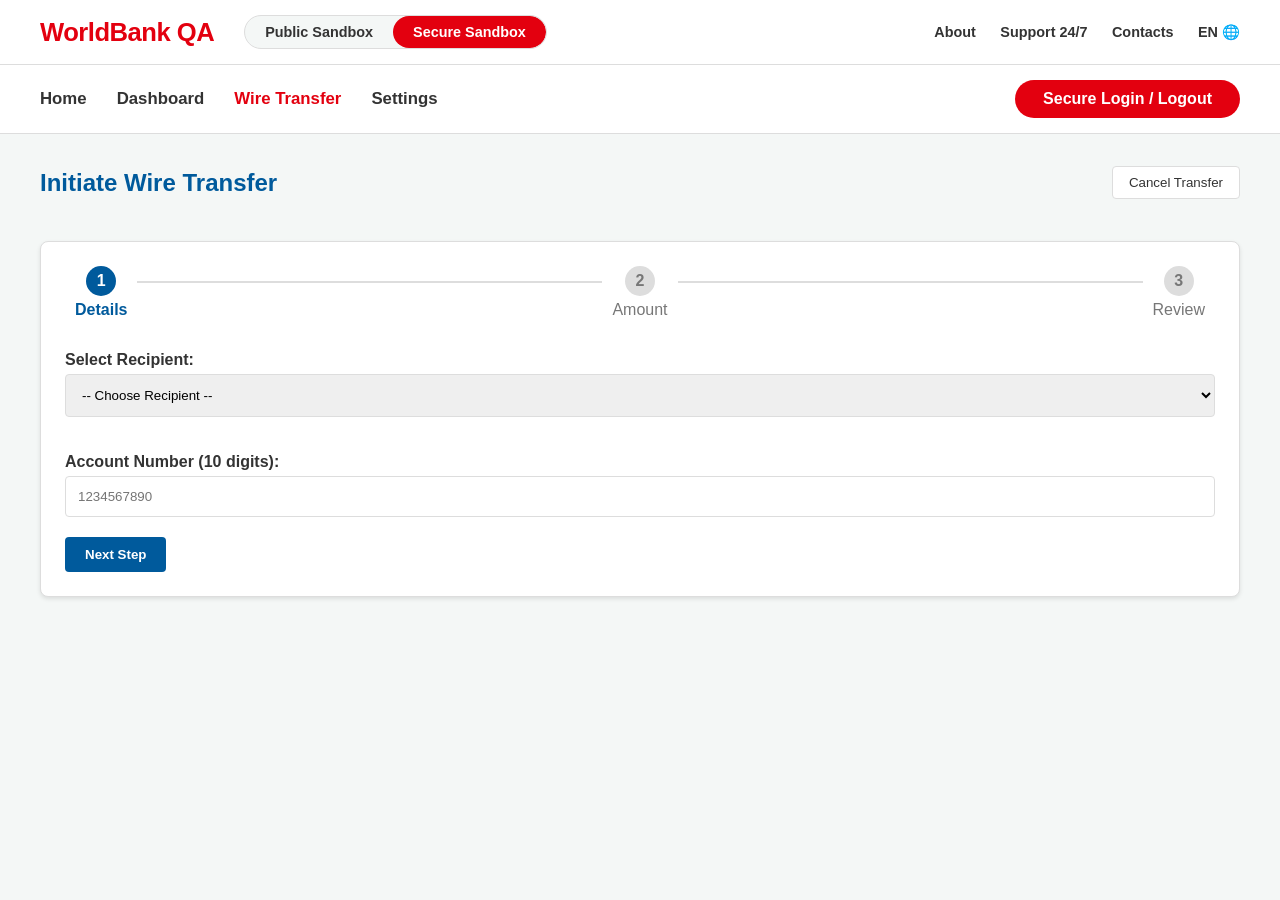
==== WorldBankMockApp/dev/transfer.html @ ee56c6eb "Add WorldBankMockApp and structure as Enterprise Monorepo" ====
<!DOCTYPE html>
<html lang="en" data-theme="light">
<head>
    <meta charset="UTF-8">
    <title>Wire Transfer - WorldBank Mock</title>
    <link rel="stylesheet" href="styles.css">
    <style> .error-text { color: var(--danger); font-size: 0.8rem; display: none; margin-top: -15px; margin-bottom: 10px; font-weight: 500; } </style>
</head>
<body>
    <!-- UNIVERSAL NAVIGATION HEADER -->
    <header class="universal-header">
        <div class="header-top">
            <div class="brand-section">
                <a href="index.html" class="logo-text">WorldBank QA</a>
                <div class="pill-toggle">
                    <a href="index.html" data-testid="toggle-public">Public Sandbox</a>
                    <a href="dashboard.html" class="active" data-testid="toggle-secure">Secure Sandbox</a>
                </div>
            </div>
            <div class="header-utilities">
                <a href="#">About</a>
                <a href="#">Support 24/7</a>
                <a href="#">Contacts</a>
                <a href="#">EN 🌐</a>
            </div>
        </div>
        <div class="header-bottom">
            <div class="main-nav-links">
                <a href="index.html" data-testid="nav-home">Home</a>
                <a href="dashboard.html" data-testid="nav-dashboard">Dashboard</a>
                <a href="transfer.html" data-testid="nav-transfer" style="color: var(--nav-active);">Wire Transfer</a>
                <a href="settings.html" data-testid="nav-settings">Settings</a>
            </div>
            <div>
                <a href="login.html" class="action-btn" data-testid="nav-login-btn">Secure Login / Logout</a>
            </div>
        </div>
    </header>

    <div class="container">
        <!-- PAGE-LEVEL CONTROL BAR -->
        <div style="display: flex; justify-content: space-between; align-items: center; margin-bottom: 10px;">
            <h2 data-testid="app-title" style="margin: 0; color: var(--primary);">Initiate Wire Transfer</h2>
            <button data-testid="btn-back-dashboard" onclick="window.location.href='dashboard.html'" style="padding: 8px 16px; cursor: pointer; border-radius: 4px; border: 1px solid var(--border); background: var(--surface-color); color: var(--text-main);">Cancel Transfer</button>
        </div>

        <div class="card">
            <div class="stepper">
                <div class="step active" id="step1-indicator" data-testid="step-1-ind"><div class="circle">1</div><span>Details</span></div>
                <div class="step" id="step2-indicator" data-testid="step-2-ind"><div class="circle">2</div><span>Amount</span></div>
                <div class="step" id="step3-indicator" data-testid="step-3-ind"><div class="circle">3</div><span>Review</span></div>
            </div>

            <!-- STEP 1 -->
            <div id="step1-form" data-testid="step-1-form">
                <p style="font-weight: 600; margin-bottom: 5px;">Select Recipient:</p>
                <select id="recipient-select" data-testid="recipient-select" style="width: 100%; padding: 12px; margin-bottom: 20px; border: 1px solid var(--border); border-radius: 4px;">
                    <option value="">-- Choose Recipient --</option>
                    <option value="acme">Acme Corp (US)</option>
                    <option value="global">Global Supplies Ltd (UK)</option>
                </select>
                <p class="error-text" id="recipient-error" data-testid="recipient-error">Please select a recipient.</p>

                <p style="font-weight: 600; margin-bottom: 5px;">Account Number (10 digits):</p>
                <input type="text" id="acc-number" data-testid="acc-number" maxlength="10" placeholder="1234567890" style="width: 100%; padding: 12px; margin-bottom: 20px; border: 1px solid var(--border); border-radius: 4px; box-sizing: border-box;">
                <p class="error-text" id="acc-error" data-testid="acc-error">Account must be exactly 10 digits.</p>

                <button data-testid="btn-next-1" onclick="validateStep1()" style="background: var(--primary); color: white; padding: 10px 20px; border: none; border-radius: 4px; cursor: pointer; font-weight: bold;">Next Step</button>
            </div>

            <!-- STEP 2 -->
            <div id="step2-form" data-testid="step-2-form" style="display: none;">
                <p style="font-weight: 600; margin-bottom: 5px;">Transfer Date:</p>
                <input type="date" id="transfer-date" data-testid="transfer-date" style="width: 100%; padding: 12px; margin-bottom: 20px; border: 1px solid var(--border); border-radius: 4px; box-sizing: border-box;">
                <p class="error-text" id="date-error" data-testid="date-error">Date cannot be in the past.</p>

                <p style="font-weight: 600; margin-bottom: 5px;">Enter amount (USD):</p>
                <input type="number" id="transfer-amount" data-testid="transfer-amount" placeholder="$ 0.00" style="width: 100%; padding: 12px; margin-bottom: 20px; border: 1px solid var(--border); border-radius: 4px; box-sizing: border-box;">
                <p class="error-text" id="amount-error" data-testid="amount-error">Amount must be greater than $0.</p>

                <button data-testid="btn-back-2" onclick="goToStep(1)" style="background: var(--surface-color); color: var(--text-main); border: 1px solid var(--border); padding: 10px 20px; border-radius: 4px; cursor: pointer; margin-right: 10px; font-weight: bold;">Back</button>
                <button data-testid="btn-next-2" onclick="validateStep2()" style="background: var(--primary); color: white; padding: 10px 20px; border: none; border-radius: 4px; cursor: pointer; font-weight: bold;">Review Transfer</button>
            </div>

            <!-- STEP 3 -->
            <div id="step3-form" data-testid="step-3-form" style="display: none;">
                <div style="background: var(--bg-color); padding: 20px; border: 1px dashed var(--border); border-radius: 8px; margin-bottom: 20px;">
                    <p style="margin-top: 0;"><strong>To:</strong> <span id="review-recipient" data-testid="review-recipient"></span></p>
                    <p><strong>Account:</strong> <span id="review-acc" data-testid="review-acc"></span></p>
                    <p style="margin-bottom: 0;"><strong>Amount:</strong> $<span id="review-amount" data-testid="review-amount"></span></p>
                </div>
                <button data-testid="btn-back-3" onclick="goToStep(2)" style="background: var(--surface-color); color: var(--text-main); border: 1px solid var(--border); padding: 10px 20px; border-radius: 4px; cursor: pointer; margin-right: 10px; font-weight: bold;">Back</button>
                <button id="btn-submit-transfer" data-testid="btn-submit-transfer" style="background: var(--success); color: white; border: none; padding: 10px 20px; border-radius: 4px; cursor: pointer; font-weight: bold;" onclick="submitTransfer()">Confirm & Send</button>
            </div>
            
            <div id="success-msg" data-testid="success-msg" style="display: none; color: var(--success); font-weight: bold; margin-top: 20px; padding: 15px; background: rgba(40, 167, 69, 0.1); border-radius: 4px; border-left: 4px solid var(--success);">
                ✅ Transfer Submitted Successfully!
            </div>
        </div>
    </div>

    <script>
        function goToStep(step) {
            document.querySelectorAll('.step').forEach(el => el.classList.remove('active'));
            document.getElementById('step1-form').style.display = 'none';
            document.getElementById('step2-form').style.display = 'none';
            document.getElementById('step3-form').style.display = 'none';
            document.getElementById(`step${step}-indicator`).classList.add('active');
            document.getElementById(`step${step}-form`).style.display = 'block';
        }

        function validateStep1() {
            let valid = true;
            if(!document.getElementById('recipient-select').value) { document.getElementById('recipient-error').style.display = 'block'; valid = false; } else { document.getElementById('recipient-error').style.display = 'none'; }
            if(document.getElementById('acc-number').value.length !== 10) { document.getElementById('acc-error').style.display = 'block'; valid = false; } else { document.getElementById('acc-error').style.display = 'none'; }
            if(valid) goToStep(2);
        }

        function validateStep2() {
            let valid = true;
            const amt = parseFloat(document.getElementById('transfer-amount').value);
            const date = document.getElementById('transfer-date').value;
            const today = new Date().toISOString().split('T')[0];
            
            if(!amt || amt <= 0) { document.getElementById('amount-error').style.display = 'block'; valid = false; } else { document.getElementById('amount-error').style.display = 'none'; }
            if(!date || date < today) { document.getElementById('date-error').style.display = 'block'; valid = false; } else { document.getElementById('date-error').style.display = 'none'; }
            
            if(valid) {
                document.getElementById('review-recipient').innerText = document.getElementById('recipient-select').options[document.getElementById('recipient-select').selectedIndex].text;
                document.getElementById('review-acc').innerText = document.getElementById('acc-number').value;
                document.getElementById('review-amount').innerText = amt.toFixed(2);
                goToStep(3);
            }
        }

        function submitTransfer() {
            document.getElementById('btn-submit-transfer').disabled = true;
            document.getElementById('success-msg').style.display = 'block';
        }
    </script>
</body>
</html>
---- WorldBankMockApp/dev/styles.css ----
/* =========================================
   1. VARIABLES & THEMING
   ========================================= */
:root {
  --bg-color: #f4f7f6;
  --surface-color: #ffffff;
  --text-main: #333333;
  --text-muted: #777777;
  --primary: #005A9C;
  --border: #dddddd;
  --success: #28a745;
  --warning: #ffc107;
  --danger: #dc3545;
  --nav-active: #e3000f; /* Bold Red */
  --nav-hover: #b3000c;
}

/* Dark Mode Overrides */
[data-theme="dark"] {
  --bg-color: #121212;
  --surface-color: #1e1e1e;
  --text-main: #e0e0e0;
  --text-muted: #aaaaaa;
  --primary: #4da3ff;
  --border: #333333;
  --nav-active: #ff4d58; /* Lighter red for dark mode contrast */
  --nav-hover: #ff7a83;
}

/* =========================================
   2. BASE STYLES
   ========================================= */
body {
  font-family: 'Segoe UI', Tahoma, Geneva, Verdana, sans-serif;
  background: var(--bg-color);
  color: var(--text-main);
  margin: 0; /* Ensures the header touches the edges */
  transition: background 0.3s, color 0.3s;
}

/* =========================================
   3. UNIVERSAL NAVIGATION
   ========================================= */
.universal-header {
  background-color: var(--surface-color);
  border-bottom: 1px solid var(--border);
  width: 100%;
  position: sticky;
  top: 0;
  z-index: 100;
  transition: background-color 0.3s;
}

/* Top Tier */
.header-top {
  display: flex;
  justify-content: space-between;
  align-items: center;
  padding: 15px 40px;
  border-bottom: 1px solid var(--border);
}

.brand-section {
  display: flex;
  align-items: center;
  gap: 30px;
}

.logo-text {
  font-size: 1.6rem;
  font-weight: 800;
  color: var(--nav-active);
  text-decoration: none;
  letter-spacing: -0.5px;
}

/* Environment Toggle Pills */
.pill-toggle {
  display: flex;
  background: var(--bg-color);
  border-radius: 30px;
  overflow: hidden;
  border: 1px solid var(--border);
}

.pill-toggle a {
  padding: 8px 20px;
  text-decoration: none;
  color: var(--text-main);
  font-weight: 600;
  font-size: 0.9rem;
  transition: all 0.3s ease;
}

.pill-toggle a.active {
  background: var(--nav-active);
  color: white;
  border-radius: 30px;
}

/* Utilities (Top Right) */
.header-utilities a {
  color: var(--text-main);
  text-decoration: none;
  margin-left: 20px;
  font-size: 0.9rem;
  font-weight: 600;
  transition: color 0.2s;
}

.header-utilities a:hover {
  color: var(--nav-active);
}

/* Bottom Tier (Main Links) */
.header-bottom {
  display: flex;
  justify-content: space-between;
  align-items: center;
  padding: 15px 40px;
}

.main-nav-links {
  display: flex;
  gap: 30px;
}

.main-nav-links a {
  color: var(--text-main);
  text-decoration: none;
  font-weight: 600;
  font-size: 1.05rem;
  transition: color 0.2s;
}

.main-nav-links a:hover {
  color: var(--nav-active);
}

/* Login/Logout Button */
.action-btn {
  background: var(--nav-active);
  color: white;
  padding: 10px 28px;
  border-radius: 30px;
  text-decoration: none;
  font-weight: bold;
  font-size: 1rem;
  transition: background 0.3s, transform 0.1s;
  display: inline-block;
}

.action-btn:hover {
  background: var(--nav-hover);
  transform: scale(1.02);
}

/* =========================================
   4. LAYOUT & CONTAINERS
   ========================================= */
.container {
  max-width: 1200px;
  margin: 2rem auto;
  padding: 0 1rem;
  display: grid;
  gap: 2rem;
}

.card {
  background: var(--surface-color);
  padding: 1.5rem;
  border-radius: 8px;
  box-shadow: 0 2px 4px rgba(0,0,0,0.1);
  border: 1px solid var(--border);
  transition: background-color 0.3s, border-color 0.3s;
}

/* =========================================
   5. UI COMPONENTS
   ========================================= */
/* Badges */
.badge { 
  padding: 4px 8px; 
  border-radius: 12px; 
  font-size: 0.8rem; 
  font-weight: bold; 
  color: white; 
}
.bg-success { background: var(--success); }
.bg-warning { background: var(--warning); color: #333; }
.bg-danger { background: var(--danger); }

/* Ledger Table */
table { width: 100%; border-collapse: collapse; }
th, td { padding: 1rem; text-align: left; border-bottom: 1px solid var(--border); }
th { cursor: pointer; }
th:hover { background: rgba(0,0,0,0.05); }
[data-theme="dark"] th:hover { background: rgba(255,255,255,0.05); }

/* Overlays & Modals */
.overlay {
  display: none; position: fixed; top: 0; left: 0; right: 0; bottom: 0;
  background: rgba(0,0,0,0.5); z-index: 999; backdrop-filter: blur(2px);
}
.overlay.active { display: block; }

.modal {
  position: fixed; top: 50%; left: 50%; transform: translate(-50%, -50%);
  background: var(--surface-color); padding: 2rem; border-radius: 8px;
  z-index: 1000; display: none; min-width: 300px;
}
.modal.active { display: block; }

/* Stepper UI */
.stepper {
  display: flex; justify-content: space-between; margin-bottom: 2rem; position: relative;
}
.stepper::before {
  content: ''; position: absolute; top: 15px; left: 0; right: 0; height: 2px; background: var(--border); z-index: 1;
}
.step {
  position: relative; z-index: 2; background: var(--surface-color); padding: 0 10px;
  display: flex; flex-direction: column; align-items: center; color: var(--text-muted);
}
.step .circle {
  width: 30px; height: 30px; border-radius: 50%; background: var(--border);
  display: flex; justify-content: center; align-items: center; font-weight: bold; margin-bottom: 5px;
}
.step.active { color: var(--primary); font-weight: bold; }
.step.active .circle { background: var(--primary); color: white; }
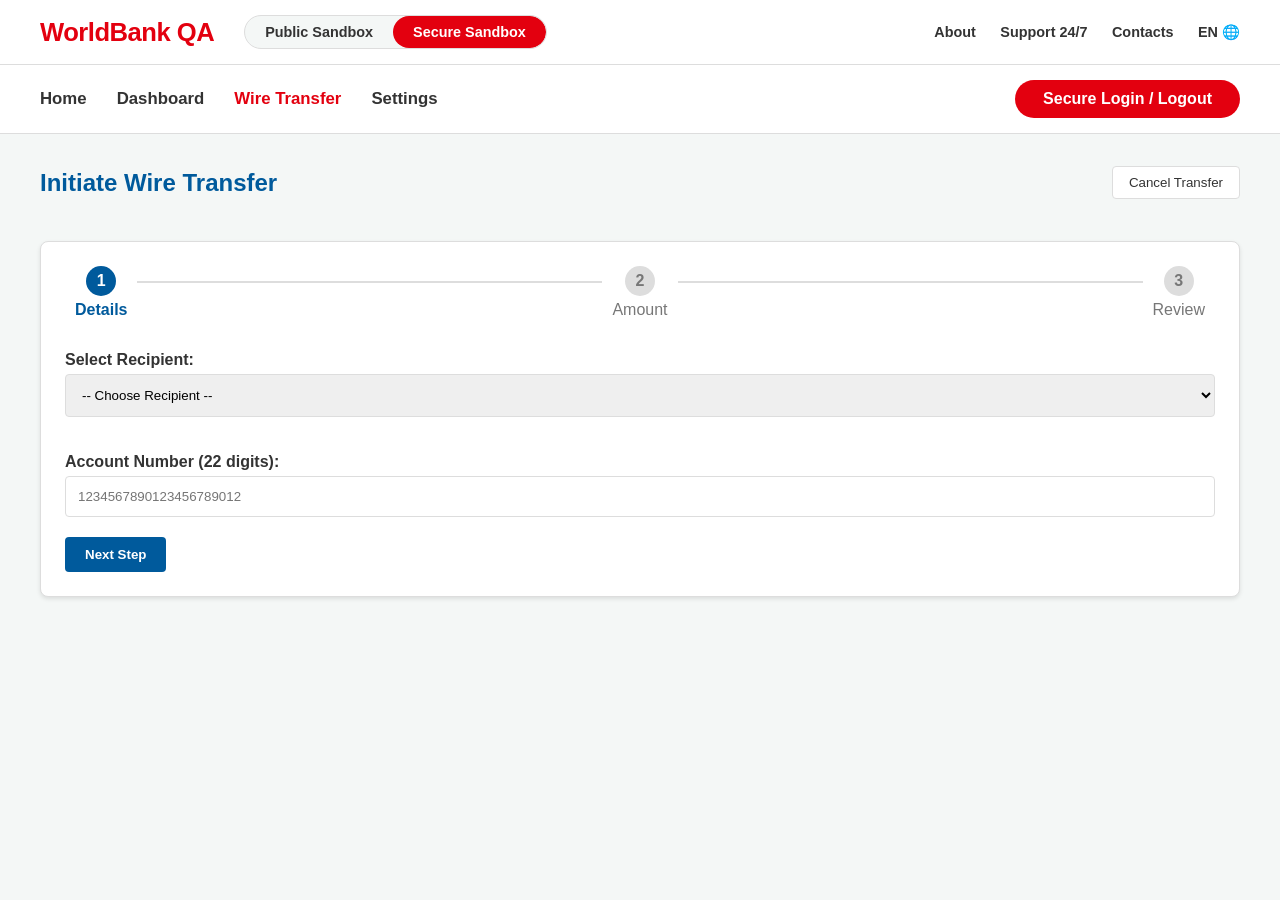
==== commit c9a9e240: "Updated Accout number symbols in Transfer.html" ====
--- a/WorldBankMockApp/dev/transfer.html
+++ b/WorldBankMockApp/dev/transfer.html
@@ -61,9 +61,9 @@
                 </select>
                 <p class="error-text" id="recipient-error" data-testid="recipient-error">Please select a recipient.</p>
 
-                <p style="font-weight: 600; margin-bottom: 5px;">Account Number (10 digits):</p>
-                <input type="text" id="acc-number" data-testid="acc-number" maxlength="10" placeholder="1234567890" style="width: 100%; padding: 12px; margin-bottom: 20px; border: 1px solid var(--border); border-radius: 4px; box-sizing: border-box;">
-                <p class="error-text" id="acc-error" data-testid="acc-error">Account must be exactly 10 digits.</p>
+                <p style="font-weight: 600; margin-bottom: 5px;">Account Number (22 digits):</p>
+                <input type="text" id="acc-number" data-testid="acc-number" maxlength="22" placeholder="1234567890123456789012" style="width: 100%; padding: 12px; margin-bottom: 20px; border: 1px solid var(--border); border-radius: 4px; box-sizing: border-box;">
+                <p class="error-text" id="acc-error" data-testid="acc-error">Account must be exactly 22 digits.</p>
 
                 <button data-testid="btn-next-1" onclick="validateStep1()" style="background: var(--primary); color: white; padding: 10px 20px; border: none; border-radius: 4px; cursor: pointer; font-weight: bold;">Next Step</button>
             </div>
